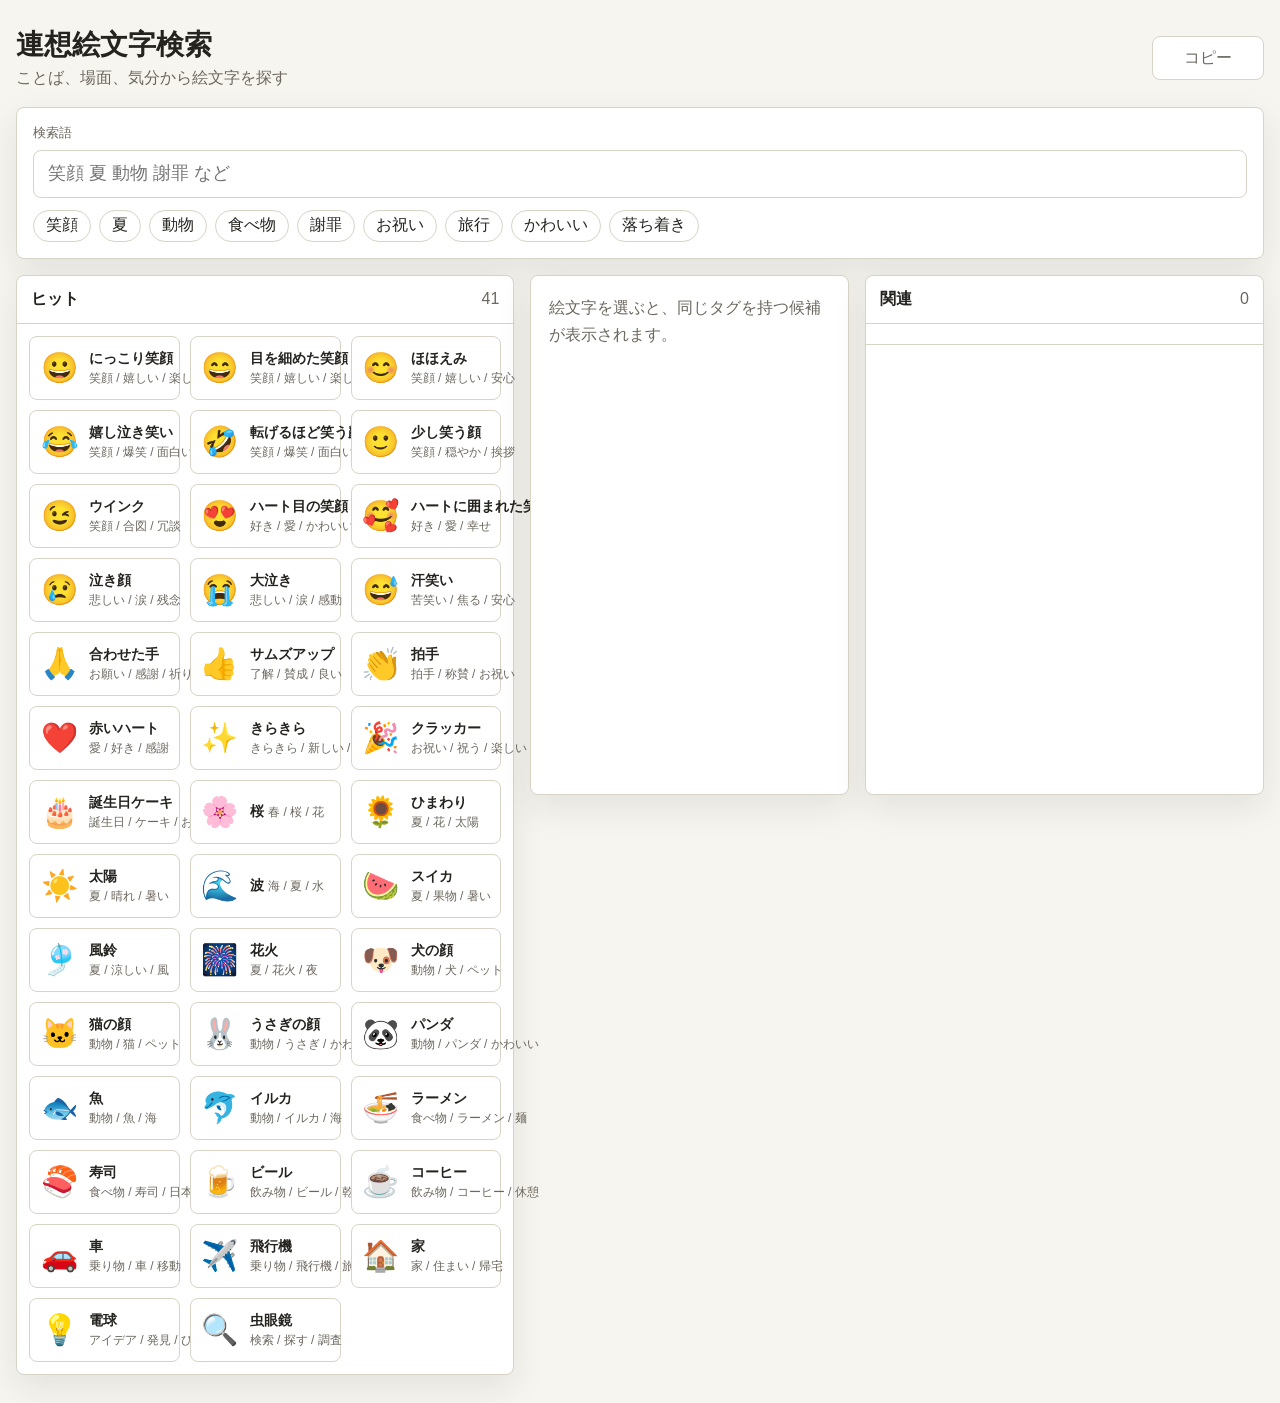
==== site/index.html @ 1f5b5dc0 "Add associative emoji search MVP" ====
<!doctype html>
<html lang="ja">
  <head>
    <meta charset="utf-8">
    <meta name="viewport" content="width=device-width, initial-scale=1">
    <title>連想絵文字検索</title>
    <link rel="stylesheet" href="./styles.css">
  </head>
  <body>
    <main class="app-shell">
      <header class="topbar">
        <div>
          <h1>連想絵文字検索</h1>
          <p>ことば、場面、気分から絵文字を探す</p>
        </div>
        <button id="copyButton" class="copy-button" type="button" disabled>コピー</button>
      </header>

      <section class="search-panel" aria-label="検索">
        <label class="search-label" for="searchInput">検索語</label>
        <input id="searchInput" type="search" autocomplete="off" placeholder="笑顔 夏 動物 謝罪 など">
        <div id="quickTags" class="quick-tags" aria-label="候補タグ"></div>
      </section>

      <section class="workspace" aria-label="検索結果">
        <section class="pane">
          <div class="pane-heading">
            <h2>ヒット</h2>
            <span id="resultCount">0</span>
          </div>
          <div id="results" class="emoji-grid"></div>
        </section>

        <section class="detail-pane">
          <div id="selectedDetail" class="selected-empty">絵文字を選ぶと、同じタグを持つ候補が表示されます。</div>
        </section>

        <section class="pane">
          <div class="pane-heading">
            <h2 id="relatedTitle">関連</h2>
            <span id="relatedCount">0</span>
          </div>
          <div id="relatedFilter" class="related-filter" hidden></div>
          <div id="related" class="emoji-grid"></div>
        </section>
      </section>
    </main>
    <script src="./data/emoji-data.js"></script>
    <script src="./app.js"></script>
  </body>
</html>
---- site/styles.css ----
:root {
  color-scheme: light;
  --bg: #f7f5ef;
  --surface: #ffffff;
  --surface-muted: #f1eee7;
  --line: #d8d3c7;
  --text: #25231f;
  --muted: #6c675f;
  --accent: #0f766e;
  --accent-strong: #0b5d57;
  --focus: #e8b931;
  --shadow: 0 12px 34px rgba(37, 35, 31, 0.09);
}

* {
  box-sizing: border-box;
}

body {
  margin: 0;
  min-height: 100vh;
  background: var(--bg);
  color: var(--text);
  font-family: "Segoe UI", "Yu Gothic UI", "Meiryo", sans-serif;
}

button,
input {
  font: inherit;
}

.app-shell {
  width: min(1280px, calc(100% - 32px));
  margin: 0 auto;
  padding: 28px 0;
}

.topbar {
  display: flex;
  align-items: center;
  justify-content: space-between;
  gap: 16px;
  margin-bottom: 18px;
}

h1,
h2,
p {
  margin: 0;
}

h1 {
  font-size: 28px;
  line-height: 1.2;
}

.topbar p {
  margin-top: 6px;
  color: var(--muted);
}

.copy-button,
.tag-button,
.emoji-card {
  border: 1px solid var(--line);
  background: var(--surface);
  color: var(--text);
}

.copy-button {
  min-width: 112px;
  min-height: 44px;
  border-radius: 8px;
  cursor: pointer;
}

.copy-button:not(:disabled) {
  background: var(--accent);
  border-color: var(--accent);
  color: white;
}

.copy-button:disabled {
  color: var(--muted);
  cursor: not-allowed;
}

.search-panel {
  background: var(--surface);
  border: 1px solid var(--line);
  border-radius: 8px;
  box-shadow: var(--shadow);
  padding: 16px;
  margin-bottom: 16px;
}

.search-label {
  display: block;
  margin-bottom: 8px;
  font-size: 13px;
  color: var(--muted);
}

#searchInput {
  width: 100%;
  min-height: 48px;
  border: 1px solid var(--line);
  border-radius: 8px;
  padding: 0 14px;
  font-size: 18px;
  outline: none;
}

#searchInput:focus {
  border-color: var(--accent);
  box-shadow: 0 0 0 3px rgba(15, 118, 110, 0.15);
}

.quick-tags {
  display: flex;
  flex-wrap: wrap;
  gap: 8px;
  margin-top: 12px;
}

.tag-button {
  min-height: 32px;
  border-radius: 999px;
  padding: 0 12px;
  cursor: pointer;
}

.tag-button:hover,
.emoji-card:hover {
  border-color: var(--accent);
}

.workspace {
  display: grid;
  grid-template-columns: minmax(0, 1.25fr) minmax(260px, 0.8fr) minmax(0, 1fr);
  gap: 16px;
  align-items: start;
}

.pane,
.detail-pane {
  background: var(--surface);
  border: 1px solid var(--line);
  border-radius: 8px;
  min-height: 520px;
  box-shadow: var(--shadow);
}

.pane-heading {
  display: flex;
  align-items: center;
  justify-content: space-between;
  min-height: 48px;
  border-bottom: 1px solid var(--line);
  padding: 0 14px;
}

.pane-heading h2 {
  font-size: 16px;
}

.pane-heading span {
  color: var(--muted);
  font-variant-numeric: tabular-nums;
}

.related-filter {
  display: flex;
  align-items: center;
  justify-content: space-between;
  gap: 8px;
  border-bottom: 1px solid var(--line);
  padding: 10px 12px;
  color: var(--muted);
  font-size: 13px;
}

.related-filter button {
  min-height: 30px;
  border: 1px solid var(--line);
  border-radius: 999px;
  background: var(--surface);
  color: var(--text);
  padding: 0 10px;
  cursor: pointer;
}

.emoji-grid {
  display: grid;
  grid-template-columns: repeat(auto-fill, minmax(128px, 1fr));
  gap: 10px;
  padding: 12px;
}

.emoji-card {
  display: grid;
  grid-template-columns: 40px minmax(0, 1fr);
  gap: 10px;
  align-items: center;
  min-height: 64px;
  border-radius: 8px;
  padding: 9px;
  text-align: left;
  cursor: pointer;
}

.emoji-card.is-selected {
  border-color: var(--accent);
  box-shadow: inset 0 0 0 2px var(--accent);
}

.emoji-char {
  display: grid;
  place-items: center;
  width: 40px;
  height: 40px;
  font-size: 30px;
  line-height: 1;
}

.emoji-name {
  overflow: hidden;
  text-overflow: ellipsis;
  white-space: nowrap;
  font-size: 14px;
  font-weight: 700;
}

.emoji-tags {
  overflow: hidden;
  text-overflow: ellipsis;
  white-space: nowrap;
  margin-top: 3px;
  color: var(--muted);
  font-size: 12px;
}

.detail-pane {
  padding: 18px;
}

.selected-empty {
  color: var(--muted);
  line-height: 1.7;
}

.selected-emoji {
  font-size: 76px;
  line-height: 1;
  margin-bottom: 14px;
}

.selected-name {
  font-size: 22px;
  font-weight: 800;
  margin-bottom: 4px;
}

.selected-en {
  color: var(--muted);
  margin-bottom: 18px;
}

.meta-list {
  display: grid;
  gap: 12px;
}

.meta-block h3 {
  margin: 0 0 8px;
  color: var(--muted);
  font-size: 13px;
  font-weight: 700;
}

.chips {
  display: flex;
  flex-wrap: wrap;
  gap: 6px;
}

.chip {
  background: var(--surface-muted);
  border: 1px solid transparent;
  border-radius: 999px;
  color: var(--text);
  padding: 5px 9px;
  font-size: 13px;
}

.chip-button {
  cursor: pointer;
}

.chip-button:hover,
.chip-button.is-active {
  border-color: var(--accent);
  background: rgba(15, 118, 110, 0.1);
}

@media (max-width: 960px) {
  .workspace {
    grid-template-columns: 1fr;
  }

  .pane,
  .detail-pane {
    min-height: auto;
  }
}

@media (max-width: 560px) {
  .app-shell {
    width: min(100% - 20px, 1280px);
    padding-top: 18px;
  }

  .topbar {
    align-items: flex-start;
    flex-direction: column;
  }

  h1 {
    font-size: 24px;
  }

  .copy-button {
    width: 100%;
  }
}
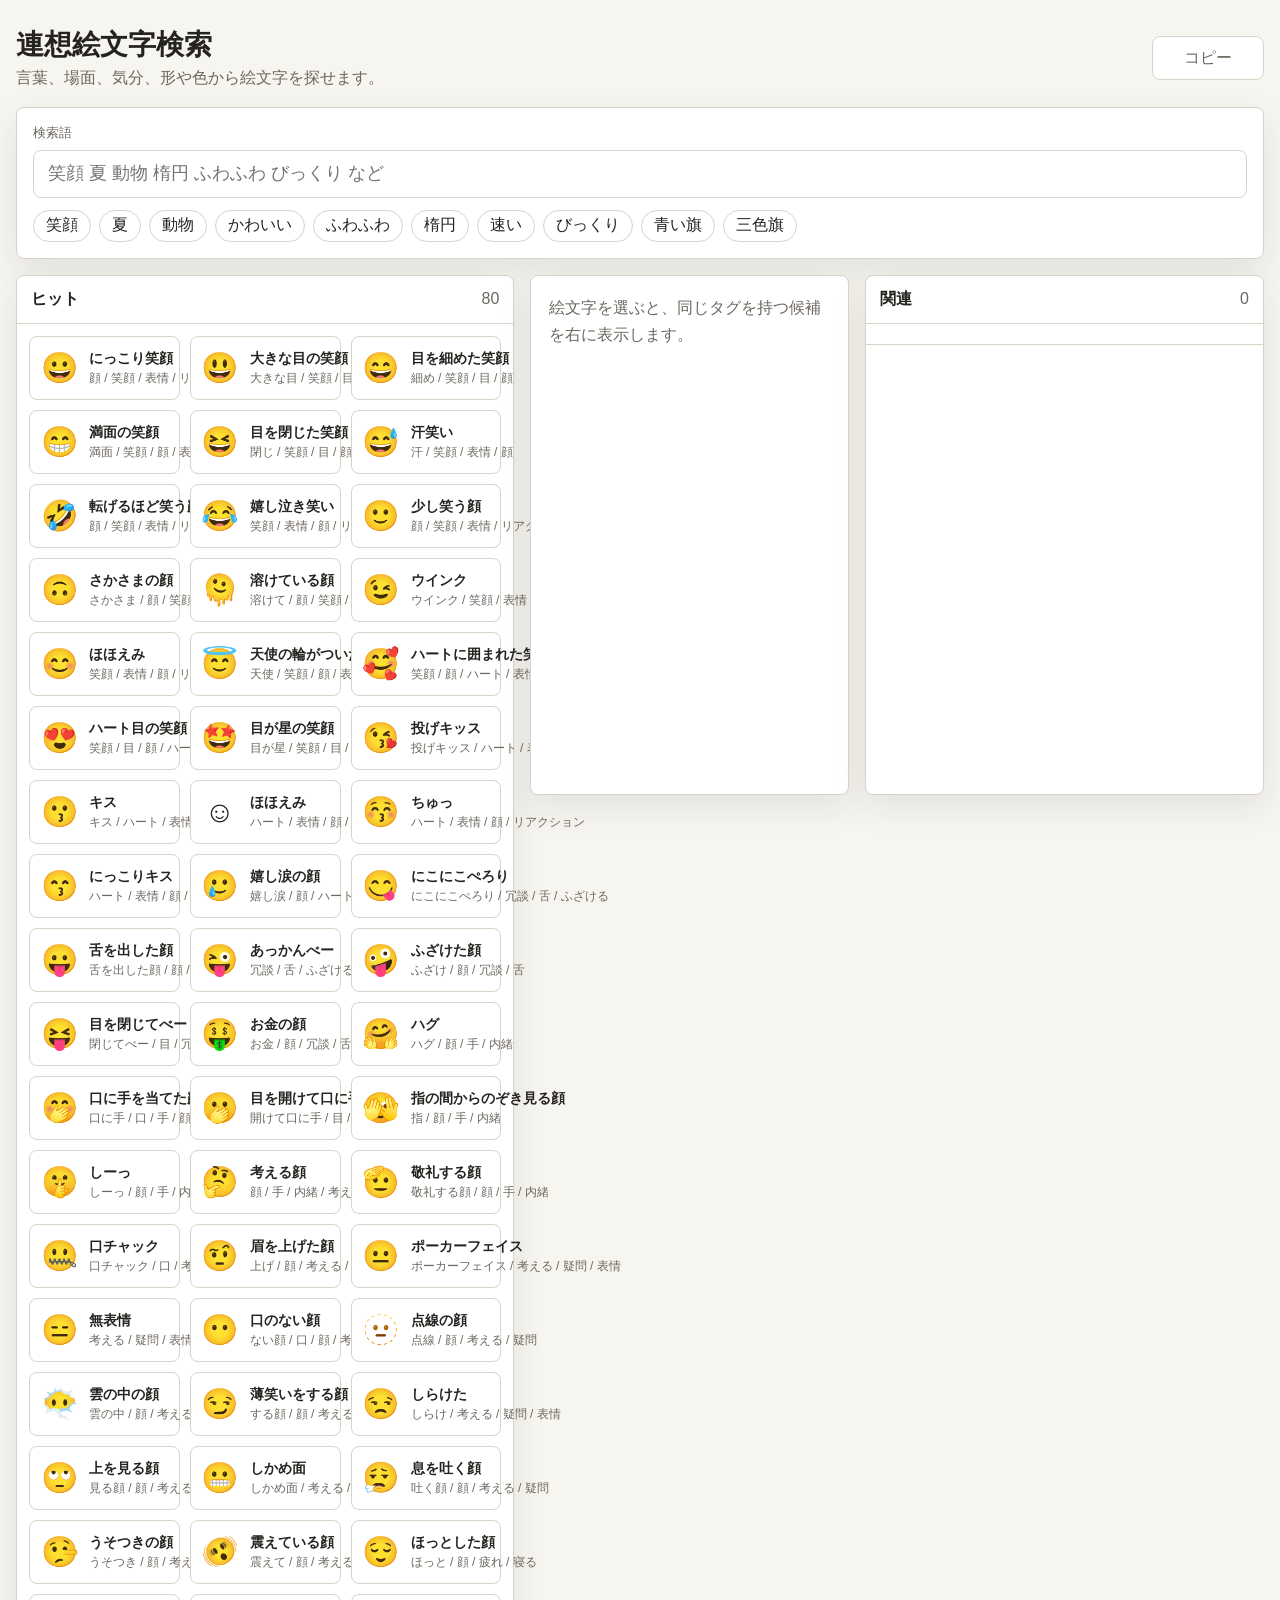
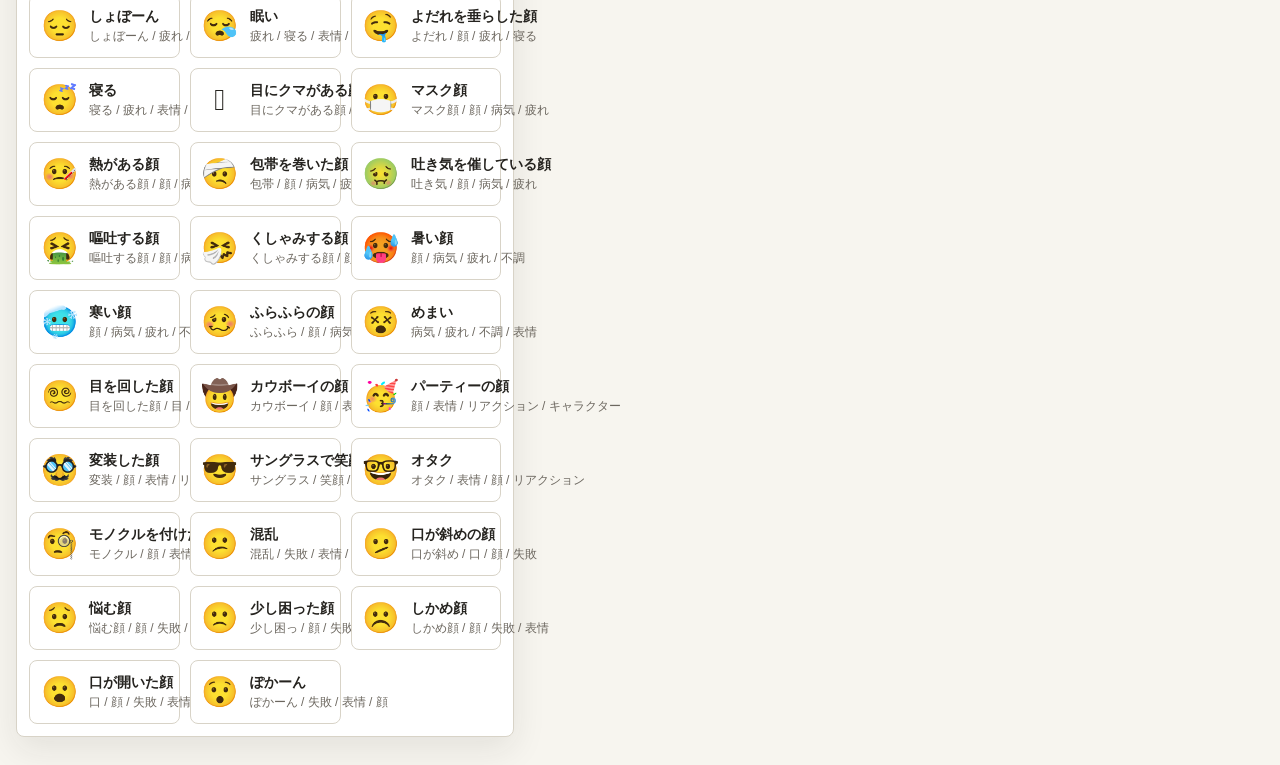
==== commit 175b3364: "Add emoji17 site data" ====
--- a/site/index.html
+++ b/site/index.html
@@ -11,14 +11,14 @@
       <header class="topbar">
         <div>
           <h1>連想絵文字検索</h1>
-          <p>ことば、場面、気分から絵文字を探す</p>
+          <p>言葉、場面、気分、形や色から絵文字を探せます。</p>
         </div>
         <button id="copyButton" class="copy-button" type="button" disabled>コピー</button>
       </header>
 
       <section class="search-panel" aria-label="検索">
         <label class="search-label" for="searchInput">検索語</label>
-        <input id="searchInput" type="search" autocomplete="off" placeholder="笑顔 夏 動物 謝罪 など">
+        <input id="searchInput" type="search" autocomplete="off" placeholder="笑顔 夏 動物 楕円 ふわふわ びっくり など">
         <div id="quickTags" class="quick-tags" aria-label="候補タグ"></div>
       </section>
 
@@ -32,7 +32,7 @@
         </section>
 
         <section class="detail-pane">
-          <div id="selectedDetail" class="selected-empty">絵文字を選ぶと、同じタグを持つ候補が表示されます。</div>
+          <div id="selectedDetail" class="selected-empty">絵文字を選ぶと、同じタグを持つ候補を右に表示します。</div>
         </section>
 
         <section class="pane">
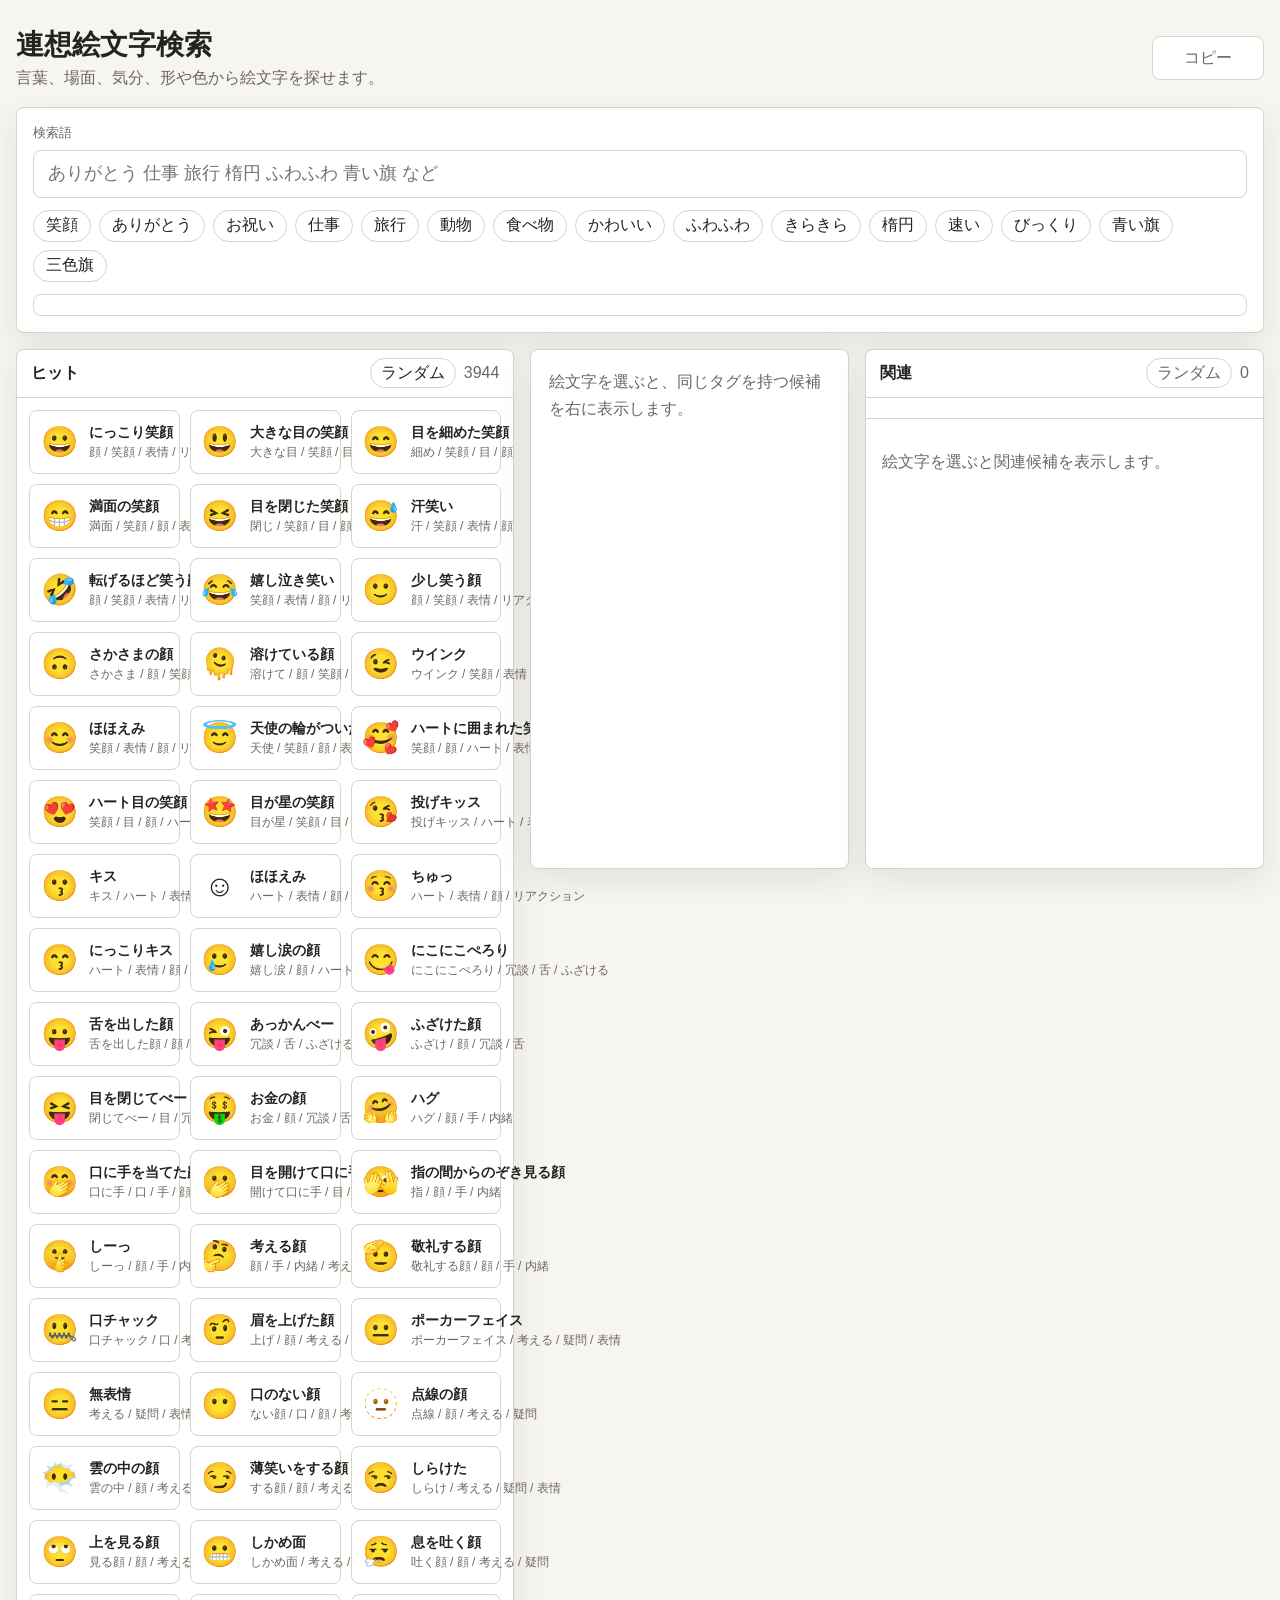
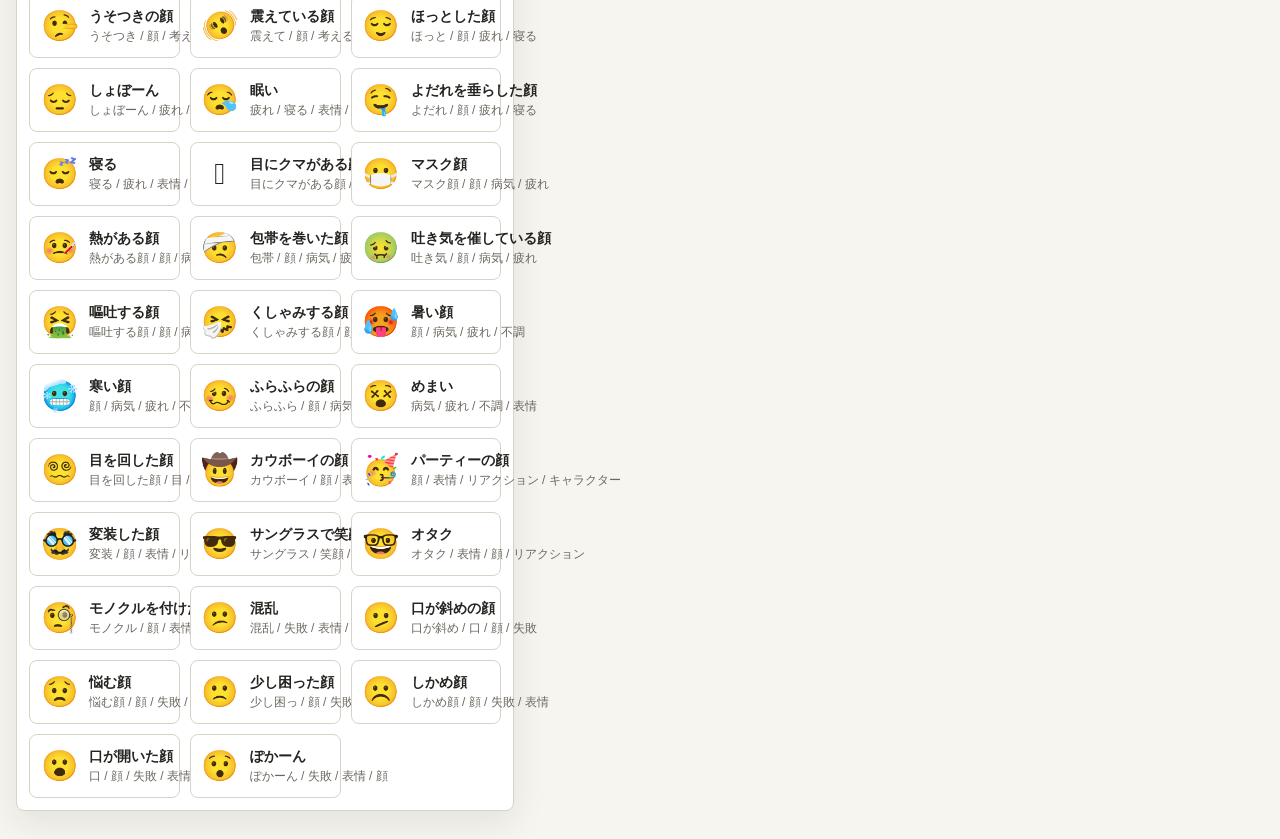
==== commit b43e3a6d: "Improve emoji search UX" ====
--- a/site/index.html
+++ b/site/index.html
@@ -18,15 +18,19 @@
 
       <section class="search-panel" aria-label="検索">
         <label class="search-label" for="searchInput">検索語</label>
-        <input id="searchInput" type="search" autocomplete="off" placeholder="笑顔 夏 動物 楕円 ふわふわ びっくり など">
+        <input id="searchInput" type="search" autocomplete="off" placeholder="ありがとう 仕事 旅行 楕円 ふわふわ 青い旗 など">
         <div id="quickTags" class="quick-tags" aria-label="候補タグ"></div>
+        <div id="searchFilter" class="related-filter search-filter" hidden></div>
       </section>
 
       <section class="workspace" aria-label="検索結果">
         <section class="pane">
           <div class="pane-heading">
             <h2>ヒット</h2>
-            <span id="resultCount">0</span>
+            <div class="pane-actions">
+              <button id="randomResultsButton" class="random-button" type="button">ランダム</button>
+              <span id="resultCount">0</span>
+            </div>
           </div>
           <div id="results" class="emoji-grid"></div>
         </section>
@@ -38,7 +42,10 @@
         <section class="pane">
           <div class="pane-heading">
             <h2 id="relatedTitle">関連</h2>
-            <span id="relatedCount">0</span>
+            <div class="pane-actions">
+              <button id="randomRelatedButton" class="random-button" type="button">ランダム</button>
+              <span id="relatedCount">0</span>
+            </div>
           </div>
           <div id="relatedFilter" class="related-filter" hidden></div>
           <div id="related" class="emoji-grid"></div>
--- a/site/styles.css
+++ b/site/styles.css
@@ -155,6 +155,7 @@
   display: flex;
   align-items: center;
   justify-content: space-between;
+  gap: 10px;
   min-height: 48px;
   border-bottom: 1px solid var(--line);
   padding: 0 14px;
@@ -167,6 +168,33 @@
 .pane-heading span {
   color: var(--muted);
   font-variant-numeric: tabular-nums;
+}
+
+.pane-actions {
+  display: flex;
+  align-items: center;
+  gap: 8px;
+}
+
+.random-button {
+  min-height: 30px;
+  border: 1px solid var(--line);
+  border-radius: 999px;
+  background: var(--surface);
+  color: var(--text);
+  padding: 0 10px;
+  cursor: pointer;
+}
+
+.random-button:hover:not(:disabled),
+.random-button.is-active {
+  border-color: var(--accent);
+  background: rgba(15, 118, 110, 0.1);
+}
+
+.random-button:disabled {
+  color: var(--muted);
+  cursor: not-allowed;
 }
 
 .related-filter {
@@ -180,6 +208,12 @@
   font-size: 13px;
 }
 
+.search-filter {
+  border: 1px solid var(--line);
+  border-radius: 8px;
+  margin-top: 12px;
+}
+
 .related-filter button {
   min-height: 30px;
   border: 1px solid var(--line);
@@ -195,6 +229,13 @@
   grid-template-columns: repeat(auto-fill, minmax(128px, 1fr));
   gap: 10px;
   padding: 12px;
+}
+
+.empty-list {
+  grid-column: 1 / -1;
+  color: var(--muted);
+  line-height: 1.6;
+  padding: 18px 4px;
 }
 
 .emoji-card {
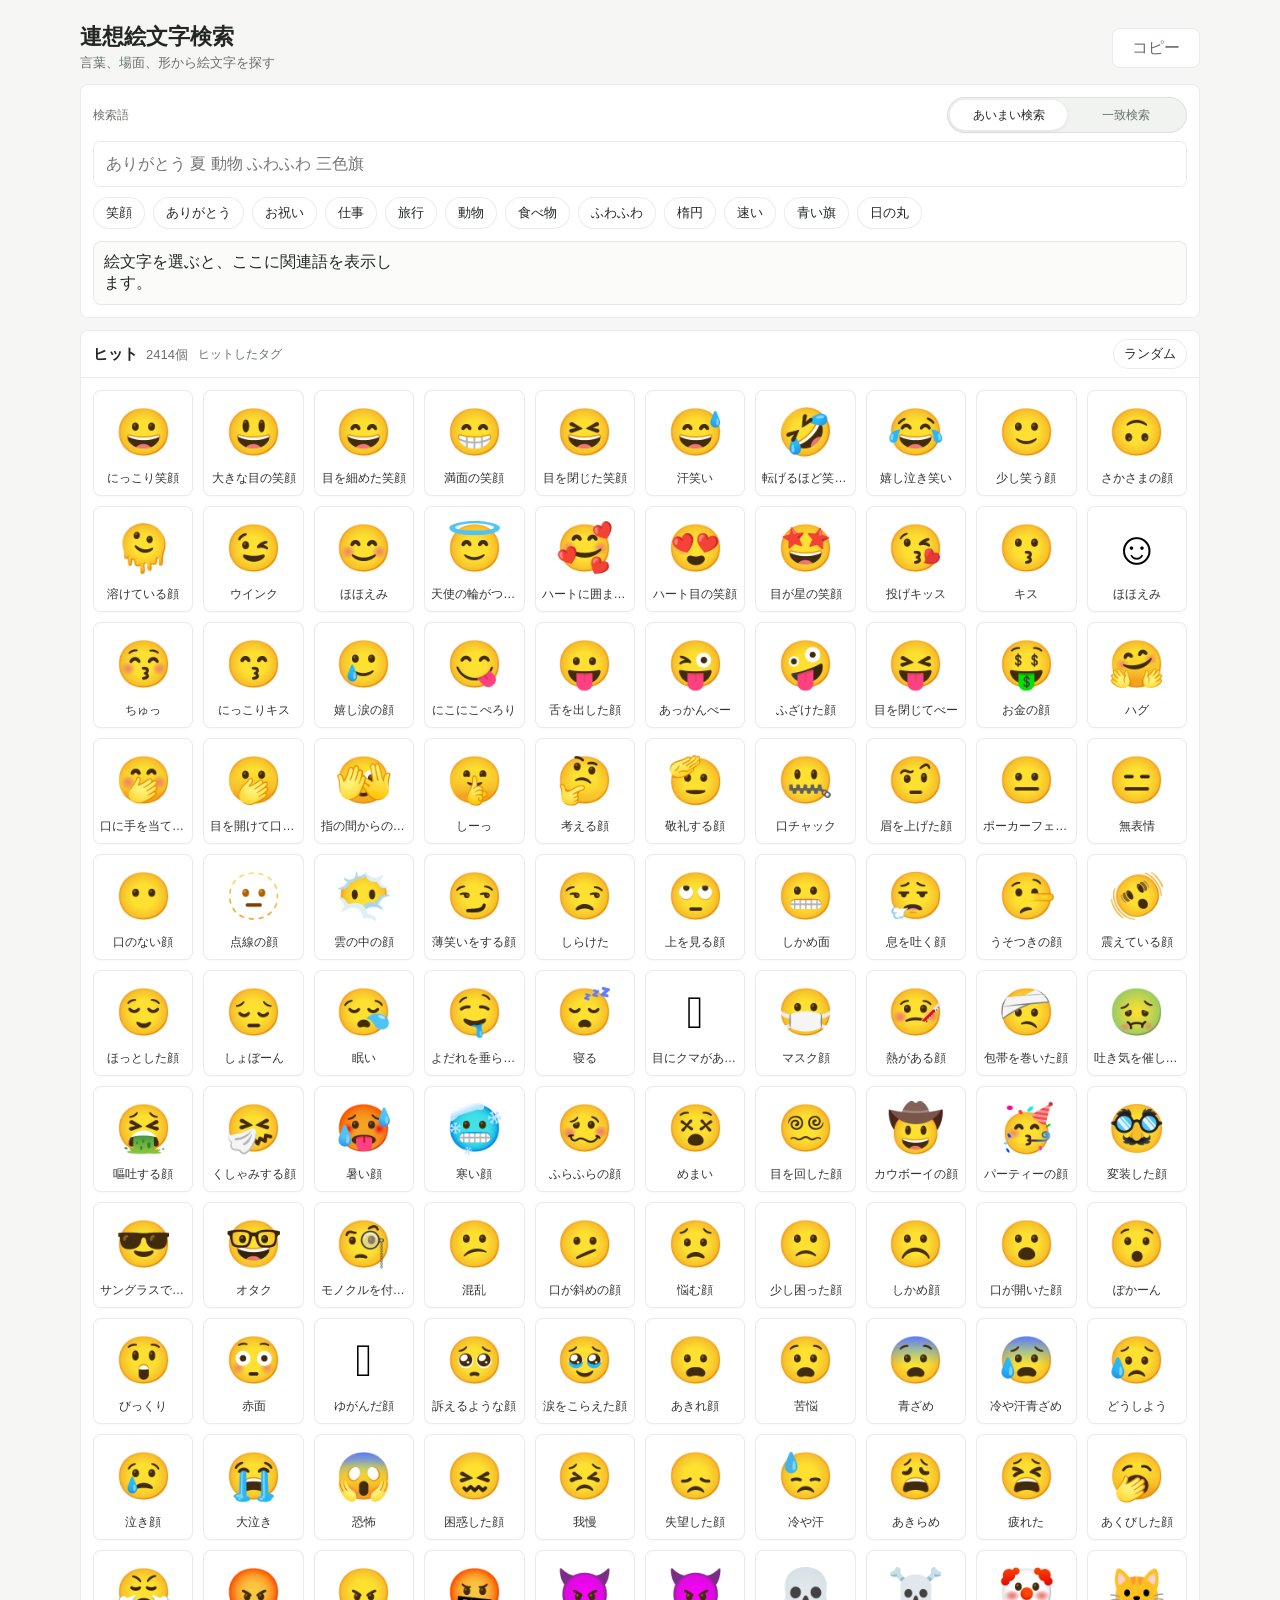
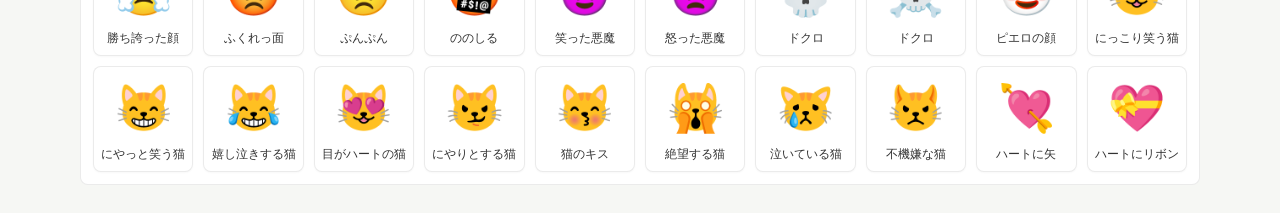
==== commit 71a90dd5: "Group skin tone emoji variants" ====
--- a/site/index.html
+++ b/site/index.html
@@ -11,47 +11,39 @@
       <header class="topbar">
         <div>
           <h1>連想絵文字検索</h1>
-          <p>言葉、場面、気分、形や色から絵文字を探せます。</p>
+          <p>言葉、場面、形から絵文字を探す</p>
         </div>
         <button id="copyButton" class="copy-button" type="button" disabled>コピー</button>
       </header>
 
       <section class="search-panel" aria-label="検索">
-        <label class="search-label" for="searchInput">検索語</label>
-        <input id="searchInput" type="search" autocomplete="off" placeholder="ありがとう 仕事 旅行 楕円 ふわふわ 青い旗 など">
+        <div class="search-row">
+          <label class="search-label" for="searchInput">検索語</label>
+          <div class="search-mode" role="group" aria-label="検索方法">
+            <button id="fuzzyModeButton" class="mode-button is-active" type="button">あいまい検索</button>
+            <button id="exactModeButton" class="mode-button" type="button">一致検索</button>
+          </div>
+        </div>
+        <input id="searchInput" type="search" autocomplete="off" placeholder="ありがとう 夏 動物 ふわふわ 三色旗">
         <div id="quickTags" class="quick-tags" aria-label="候補タグ"></div>
-        <div id="searchFilter" class="related-filter search-filter" hidden></div>
+        <div id="selectedInline" class="selected-inline selected-empty">絵文字を選ぶと、ここに関連語を表示します。</div>
       </section>
 
-      <section class="workspace" aria-label="検索結果">
-        <section class="pane">
-          <div class="pane-heading">
+      <section class="result-pane" aria-label="検索結果">
+        <div class="pane-heading">
+          <div class="pane-title-line">
             <h2>ヒット</h2>
-            <div class="pane-actions">
-              <button id="randomResultsButton" class="random-button" type="button">ランダム</button>
-              <span id="resultCount">0</span>
-            </div>
+            <span id="resultCount" class="result-count">0個</span>
           </div>
-          <div id="results" class="emoji-grid"></div>
-        </section>
-
-        <section class="detail-pane">
-          <div id="selectedDetail" class="selected-empty">絵文字を選ぶと、同じタグを持つ候補を右に表示します。</div>
-        </section>
-
-        <section class="pane">
-          <div class="pane-heading">
-            <h2 id="relatedTitle">関連</h2>
-            <div class="pane-actions">
-              <button id="randomRelatedButton" class="random-button" type="button">ランダム</button>
-              <span id="relatedCount">0</span>
-            </div>
+          <div id="hitTags" class="hit-tags" aria-label="ヒットしたタグ"></div>
+          <div class="pane-actions">
+            <button id="randomResultsButton" class="random-button" type="button">ランダム</button>
           </div>
-          <div id="relatedFilter" class="related-filter" hidden></div>
-          <div id="related" class="emoji-grid"></div>
-        </section>
+        </div>
+        <div id="results" class="emoji-grid"></div>
       </section>
     </main>
+
     <script src="./data/emoji-data.js"></script>
     <script src="./app.js"></script>
   </body>
--- a/site/styles.css
+++ b/site/styles.css
@@ -1,15 +1,15 @@
 :root {
   color-scheme: light;
-  --bg: #f7f5ef;
+  --bg: #f6f7f4;
   --surface: #ffffff;
-  --surface-muted: #f1eee7;
-  --line: #d8d3c7;
-  --text: #25231f;
-  --muted: #6c675f;
+  --muted-surface: #f0f3ef;
+  --line: rgba(0, 0, 0, 0.08);
+  --line-strong: rgba(0, 0, 0, 0.16);
+  --text: #232724;
+  --muted: #667069;
   --accent: #0f766e;
-  --accent-strong: #0b5d57;
-  --focus: #e8b931;
-  --shadow: 0 12px 34px rgba(37, 35, 31, 0.09);
+  --accent-soft: rgba(15, 118, 110, 0.1);
+  --shadow: 0 8px 28px rgba(35, 39, 36, 0.12);
 }
 
 * {
@@ -29,18 +29,22 @@
   font: inherit;
 }
 
+button {
+  -webkit-tap-highlight-color: transparent;
+}
+
 .app-shell {
-  width: min(1280px, calc(100% - 32px));
+  width: min(100% - 20px, 1120px);
   margin: 0 auto;
-  padding: 28px 0;
+  padding: 16px 0 28px;
 }
 
 .topbar {
   display: flex;
   align-items: center;
   justify-content: space-between;
-  gap: 16px;
-  margin-bottom: 18px;
+  gap: 12px;
+  margin-bottom: 12px;
 }
 
 h1,
@@ -50,34 +54,36 @@
 }
 
 h1 {
-  font-size: 28px;
+  font-size: 22px;
   line-height: 1.2;
 }
 
 .topbar p {
-  margin-top: 6px;
-  color: var(--muted);
+  margin-top: 4px;
+  color: var(--muted);
+  font-size: 13px;
 }
 
 .copy-button,
 .tag-button,
-.emoji-card {
-  border: 1px solid var(--line);
+.random-button,
+.wide-button {
+  border: 1px solid var(--line);
+  border-radius: 8px;
   background: var(--surface);
   color: var(--text);
+  cursor: pointer;
 }
 
 .copy-button {
-  min-width: 112px;
-  min-height: 44px;
-  border-radius: 8px;
-  cursor: pointer;
+  min-width: 88px;
+  min-height: 40px;
 }
 
 .copy-button:not(:disabled) {
   background: var(--accent);
   border-color: var(--accent);
-  color: white;
+  color: #fff;
 }
 
 .copy-button:disabled {
@@ -89,85 +95,150 @@
   background: var(--surface);
   border: 1px solid var(--line);
   border-radius: 8px;
-  box-shadow: var(--shadow);
-  padding: 16px;
-  margin-bottom: 16px;
-}
-
-.search-label {
-  display: block;
-  margin-bottom: 8px;
-  font-size: 13px;
-  color: var(--muted);
-}
-
-#searchInput {
-  width: 100%;
-  min-height: 48px;
-  border: 1px solid var(--line);
-  border-radius: 8px;
-  padding: 0 14px;
-  font-size: 18px;
-  outline: none;
-}
-
-#searchInput:focus {
-  border-color: var(--accent);
-  box-shadow: 0 0 0 3px rgba(15, 118, 110, 0.15);
-}
-
-.quick-tags {
-  display: flex;
-  flex-wrap: wrap;
-  gap: 8px;
-  margin-top: 12px;
-}
-
-.tag-button {
-  min-height: 32px;
-  border-radius: 999px;
-  padding: 0 12px;
-  cursor: pointer;
-}
-
-.tag-button:hover,
-.emoji-card:hover {
-  border-color: var(--accent);
-}
-
-.workspace {
-  display: grid;
-  grid-template-columns: minmax(0, 1.25fr) minmax(260px, 0.8fr) minmax(0, 1fr);
-  gap: 16px;
-  align-items: start;
-}
-
-.pane,
-.detail-pane {
-  background: var(--surface);
-  border: 1px solid var(--line);
-  border-radius: 8px;
-  min-height: 520px;
-  box-shadow: var(--shadow);
-}
-
-.pane-heading {
+  padding: 12px;
+  margin-bottom: 12px;
+}
+
+.search-row {
   display: flex;
   align-items: center;
   justify-content: space-between;
   gap: 10px;
-  min-height: 48px;
+  margin-bottom: 8px;
+}
+
+.search-label {
+  flex: 0 0 auto;
+  color: var(--muted);
+  font-size: 12px;
+}
+
+.search-mode {
+  display: grid;
+  grid-template-columns: 1fr 1fr;
+  width: min(100%, 240px);
+  border: 1px solid var(--line);
+  border-radius: 999px;
+  background: var(--muted-surface);
+  padding: 2px;
+}
+
+.mode-button {
+  min-height: 30px;
+  border: 0;
+  border-radius: 999px;
+  background: transparent;
+  color: var(--muted);
+  cursor: pointer;
+  font-size: 12px;
+}
+
+.mode-button.is-active {
+  background: var(--surface);
+  color: var(--text);
+  box-shadow: 0 1px 4px rgba(0, 0, 0, 0.08);
+}
+
+#searchInput {
+  width: 100%;
+  min-height: 46px;
+  border: 1px solid var(--line);
+  border-radius: 8px;
+  padding: 0 12px;
+  font-size: 16px;
+  outline: none;
+}
+
+#searchInput:focus {
+  border-color: var(--accent);
+  box-shadow: 0 0 0 3px var(--accent-soft);
+}
+
+.quick-tags {
+  display: flex;
+  gap: 8px;
+  margin-top: 10px;
+  overflow-x: auto;
+  padding-bottom: 2px;
+  scrollbar-width: none;
+}
+
+.quick-tags::-webkit-scrollbar {
+  display: none;
+}
+
+.tag-button {
+  flex: 0 0 auto;
+  min-height: 32px;
+  border-radius: 999px;
+  padding: 0 12px;
+  font-size: 13px;
+}
+
+.result-pane {
+  background: var(--surface);
+  border: 1px solid var(--line);
+  border-radius: 8px;
+  overflow: hidden;
+}
+
+.pane-heading {
+  display: flex;
+  align-items: center;
+  justify-content: space-between;
+  gap: 10px;
   border-bottom: 1px solid var(--line);
-  padding: 0 14px;
-}
-
-.pane-heading h2 {
-  font-size: 16px;
-}
-
-.pane-heading span {
-  color: var(--muted);
+  padding: 8px 12px;
+}
+
+.pane-title-line {
+  display: flex;
+  align-items: baseline;
+  flex: 0 0 auto;
+  gap: 8px;
+  white-space: nowrap;
+}
+
+.pane-title-line h2 {
+  font-size: 15px;
+}
+
+.result-count {
+  color: var(--muted);
+  font-size: 13px;
   font-variant-numeric: tabular-nums;
+}
+
+.hit-tags {
+  display: flex;
+  flex: 1 1 auto;
+  gap: 6px;
+  min-width: 0;
+  overflow-x: auto;
+  scrollbar-width: none;
+}
+
+.hit-tags::-webkit-scrollbar {
+  display: none;
+}
+
+.hit-tags-label {
+  flex: 0 0 auto;
+  color: var(--muted);
+  font-size: 12px;
+  line-height: 30px;
+}
+
+.hit-tag-button {
+  flex: 0 0 auto;
+  min-height: 30px;
+  border: 1px solid var(--line);
+  border-radius: 999px;
+  background: var(--accent-soft);
+  color: var(--accent);
+  padding: 0 10px;
+  cursor: pointer;
+  font-size: 12px;
 }
 
 .pane-actions {
@@ -178,199 +249,308 @@
 
 .random-button {
   min-height: 30px;
-  border: 1px solid var(--line);
-  border-radius: 999px;
-  background: var(--surface);
-  color: var(--text);
+  border-radius: 999px;
   padding: 0 10px;
-  cursor: pointer;
-}
-
-.random-button:hover:not(:disabled),
-.random-button.is-active {
-  border-color: var(--accent);
-  background: rgba(15, 118, 110, 0.1);
+  font-size: 13px;
 }
 
 .random-button:disabled {
   color: var(--muted);
   cursor: not-allowed;
-}
-
-.related-filter {
-  display: flex;
-  align-items: center;
-  justify-content: space-between;
-  gap: 8px;
-  border-bottom: 1px solid var(--line);
-  padding: 10px 12px;
-  color: var(--muted);
-  font-size: 13px;
-}
-
-.search-filter {
-  border: 1px solid var(--line);
-  border-radius: 8px;
-  margin-top: 12px;
-}
-
-.related-filter button {
-  min-height: 30px;
-  border: 1px solid var(--line);
-  border-radius: 999px;
-  background: var(--surface);
-  color: var(--text);
-  padding: 0 10px;
-  cursor: pointer;
 }
 
 .emoji-grid {
   display: grid;
-  grid-template-columns: repeat(auto-fill, minmax(128px, 1fr));
-  gap: 10px;
-  padding: 12px;
-}
-
-.empty-list {
-  grid-column: 1 / -1;
-  color: var(--muted);
-  line-height: 1.6;
-  padding: 18px 4px;
+  grid-template-columns: repeat(4, minmax(0, 1fr));
+  gap: 8px;
+  padding: 10px;
 }
 
 .emoji-card {
+  position: relative;
   display: grid;
-  grid-template-columns: 40px minmax(0, 1fr);
-  gap: 10px;
-  align-items: center;
-  min-height: 64px;
+  grid-template-rows: 1fr auto;
+  place-items: center;
+  gap: 6px;
+  min-width: 0;
+  min-height: 94px;
+  border: 1px solid var(--line);
   border-radius: 8px;
-  padding: 9px;
-  text-align: left;
+  background: var(--surface);
+  padding: 8px 6px;
   cursor: pointer;
+  box-shadow: 0 1px 2px rgba(0, 0, 0, 0.03);
+}
+
+.emoji-card:active,
+.emoji-card:hover {
+  border-color: var(--line-strong);
+  background: #fafafa;
 }
 
 .emoji-card.is-selected {
   border-color: var(--accent);
-  box-shadow: inset 0 0 0 2px var(--accent);
+  background: var(--accent-soft);
+}
+
+.skin-indicator {
+  position: absolute;
+  right: 6px;
+  bottom: 6px;
+  width: 14px;
+  height: 6px;
+  border-radius: 999px;
+  background: linear-gradient(90deg, #ffcc4d 0 18%, #f7d7c4 18% 34%, #f2c28e 34% 50%, #d5a57a 50% 66%, #a57a5a 66% 82%, #6b4423 82% 100%);
+  opacity: 0.62;
 }
 
 .emoji-char {
   display: grid;
   place-items: center;
-  width: 40px;
-  height: 40px;
-  font-size: 30px;
+  font-size: 40px;
   line-height: 1;
 }
 
 .emoji-name {
+  width: 100%;
+  overflow: hidden;
+  text-align: center;
+  text-overflow: ellipsis;
+  white-space: nowrap;
+  color: #333;
+  font-size: 12px;
+  font-weight: 400;
+}
+
+.empty-list {
+  grid-column: 1 / -1;
+  color: var(--muted);
+  line-height: 1.6;
+  padding: 18px 4px;
+}
+
+.selected-inline {
+  border: 1px solid var(--line);
+  border-radius: 8px;
+  background: #fbfcfa;
+  margin-top: 10px;
+  padding: 10px;
+}
+
+.selected-summary {
+  display: grid;
+  grid-template-columns: 48px minmax(0, 1fr);
+  gap: 10px;
+  align-items: center;
+  margin-bottom: 8px;
+}
+
+.selected-emoji {
+  font-size: 42px;
+  line-height: 1;
+}
+
+.selected-title {
+  min-width: 0;
+}
+
+.selected-name {
   overflow: hidden;
   text-overflow: ellipsis;
   white-space: nowrap;
-  font-size: 14px;
-  font-weight: 700;
-}
-
-.emoji-tags {
+  font-size: 17px;
+  font-weight: 800;
+}
+
+.selected-en {
   overflow: hidden;
   text-overflow: ellipsis;
   white-space: nowrap;
-  margin-top: 3px;
-  color: var(--muted);
+  color: var(--muted);
+  margin-top: 4px;
+}
+
+.skin-tone-selector {
+  display: flex;
+  align-items: center;
+  gap: 6px;
+  margin-top: 8px;
+}
+
+.skin-tone-dot {
+  position: relative;
+  display: grid;
+  place-items: center;
+  width: 24px;
+  height: 24px;
+  border: 0;
+  border-radius: 999px;
+  background: transparent;
+  cursor: pointer;
+  padding: 0;
+}
+
+.skin-tone-dot::before {
+  content: "";
+  width: 15px;
+  height: 15px;
+  border: 1px solid rgba(0, 0, 0, 0.15);
+  border-radius: 50%;
+  transition: transform 120ms ease;
+}
+
+.skin-tone-dot:hover::before,
+.skin-tone-dot:focus-visible::before {
+  transform: scale(1.15);
+}
+
+.skin-tone-dot[aria-current="true"]::after {
+  position: absolute;
+  bottom: 0;
+  left: 6px;
+  right: 6px;
+  height: 2px;
+  border-radius: 999px;
+  background: var(--accent);
+  content: "";
+}
+
+.skin-tone-default::before {
+  background: #ffcc4d;
+}
+
+.skin-tone-light::before {
+  background: #f7d7c4;
+}
+
+.skin-tone-medium-light::before {
+  background: #f2c28e;
+}
+
+.skin-tone-medium::before {
+  background: #d5a57a;
+}
+
+.skin-tone-medium-dark::before {
+  background: #a57a5a;
+}
+
+.skin-tone-dark::before {
+  background: #6b4423;
+}
+
+.chips {
+  display: flex;
+  flex-wrap: wrap;
+  gap: 5px;
+}
+
+.merged-chips {
+  padding-top: 2px;
+}
+
+.chip {
+  min-height: 28px;
+  border: 1px solid transparent;
+  border-radius: 999px;
+  color: var(--text);
+  padding: 0 8px;
   font-size: 12px;
-}
-
-.detail-pane {
-  padding: 18px;
-}
-
-.selected-empty {
-  color: var(--muted);
-  line-height: 1.7;
-}
-
-.selected-emoji {
-  font-size: 76px;
-  line-height: 1;
-  margin-bottom: 14px;
-}
-
-.selected-name {
-  font-size: 22px;
-  font-weight: 800;
-  margin-bottom: 4px;
-}
-
-.selected-en {
-  color: var(--muted);
-  margin-bottom: 18px;
-}
-
-.meta-list {
-  display: grid;
-  gap: 12px;
-}
-
-.meta-block h3 {
-  margin: 0 0 8px;
-  color: var(--muted);
-  font-size: 13px;
-  font-weight: 700;
-}
-
-.chips {
-  display: flex;
-  flex-wrap: wrap;
-  gap: 6px;
-}
-
-.chip {
-  background: var(--surface-muted);
-  border: 1px solid transparent;
-  border-radius: 999px;
-  color: var(--text);
-  padding: 5px 9px;
-  font-size: 13px;
 }
 
 .chip-button {
   cursor: pointer;
 }
 
-.chip-button:hover,
-.chip-button.is-active {
+.chip-button:hover {
   border-color: var(--accent);
-  background: rgba(15, 118, 110, 0.1);
-}
-
-@media (max-width: 960px) {
-  .workspace {
-    grid-template-columns: 1fr;
-  }
-
-  .pane,
-  .detail-pane {
-    min-height: auto;
-  }
-}
-
-@media (max-width: 560px) {
+  background: var(--accent-soft);
+}
+
+.chip-tag {
+  background: #e6f3ef;
+}
+
+.chip-scene {
+  background: #fff1d6;
+}
+
+.chip-tone {
+  background: #edf0ff;
+}
+
+.chip-class {
+  background: #f1ece4;
+  color: #5d5346;
+}
+
+.wide-button {
+  width: 100%;
+  min-height: 44px;
+  margin-top: 14px;
+  background: var(--accent);
+  border-color: var(--accent);
+  color: #fff;
+}
+
+@media (min-width: 720px) {
   .app-shell {
-    width: min(100% - 20px, 1280px);
-    padding-top: 18px;
-  }
-
-  .topbar {
-    align-items: flex-start;
+    width: min(100% - 32px, 1120px);
+    padding-top: 24px;
+  }
+
+  .emoji-grid {
+    grid-template-columns: repeat(auto-fill, minmax(96px, 1fr));
+    gap: 10px;
+    padding: 12px;
+  }
+
+  .emoji-card {
+    min-height: 106px;
+  }
+
+  .emoji-char {
+    font-size: 46px;
+  }
+
+  .selected-summary {
+    grid-template-columns: 56px minmax(0, 1fr);
+  }
+
+  .selected-emoji {
+    font-size: 50px;
+  }
+
+  .selected-inline {
+    display: grid;
+    grid-template-columns: minmax(220px, 300px) minmax(0, 1fr);
+    gap: 12px;
+    align-items: center;
+  }
+
+  .selected-summary {
+    margin-bottom: 0;
+  }
+}
+
+@media (max-width: 420px) {
+  .search-row {
+    align-items: stretch;
     flex-direction: column;
-  }
-
-  h1 {
-    font-size: 24px;
-  }
-
-  .copy-button {
+    gap: 6px;
+  }
+
+  .search-mode {
     width: 100%;
   }
-}
+
+  .pane-heading {
+    display: grid;
+    grid-template-columns: 1fr auto;
+  }
+
+  .hit-tags {
+    grid-column: 1 / -1;
+    order: 3;
+  }
+}
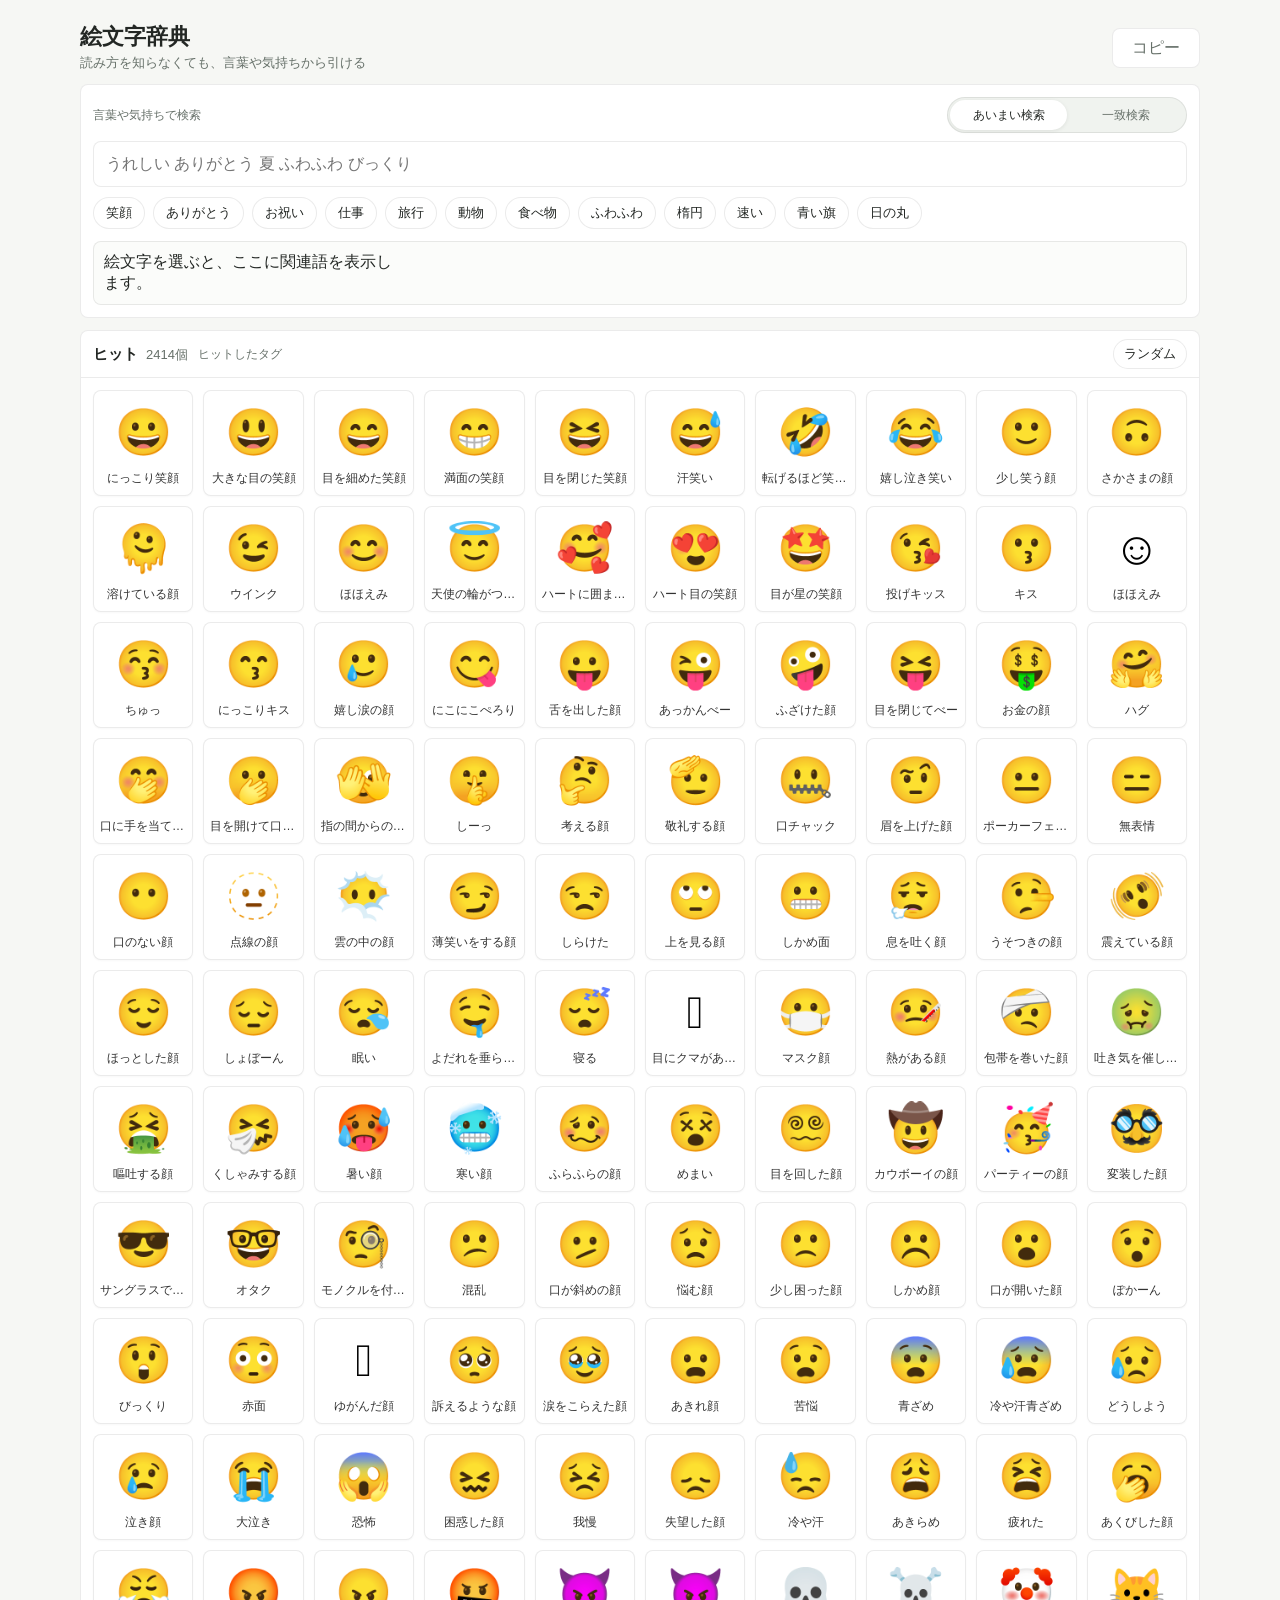
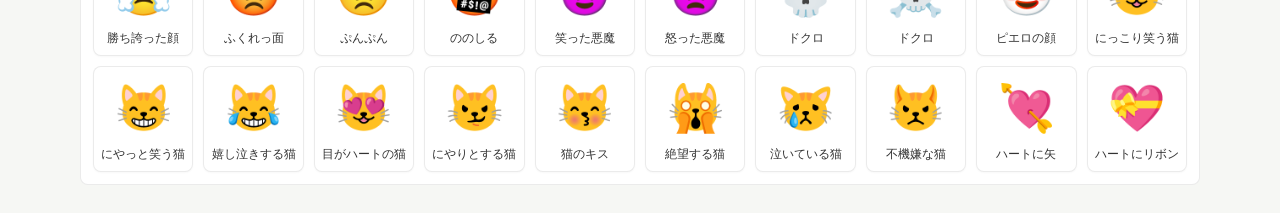
==== commit 4711c178: "Rename app to emoji dictionary" ====
--- a/site/index.html
+++ b/site/index.html
@@ -3,28 +3,29 @@
   <head>
     <meta charset="utf-8">
     <meta name="viewport" content="width=device-width, initial-scale=1">
-    <title>連想絵文字検索</title>
+    <meta name="description" content="読み方を知らなくても、言葉や気持ちから引ける絵文字辞典です。">
+    <title>絵文字辞典</title>
     <link rel="stylesheet" href="./styles.css">
   </head>
   <body>
     <main class="app-shell">
       <header class="topbar">
         <div>
-          <h1>連想絵文字検索</h1>
-          <p>言葉、場面、形から絵文字を探す</p>
+          <h1>絵文字辞典</h1>
+          <p>読み方を知らなくても、言葉や気持ちから引ける</p>
         </div>
         <button id="copyButton" class="copy-button" type="button" disabled>コピー</button>
       </header>
 
       <section class="search-panel" aria-label="検索">
         <div class="search-row">
-          <label class="search-label" for="searchInput">検索語</label>
+          <label class="search-label" for="searchInput">言葉や気持ちで検索</label>
           <div class="search-mode" role="group" aria-label="検索方法">
             <button id="fuzzyModeButton" class="mode-button is-active" type="button">あいまい検索</button>
             <button id="exactModeButton" class="mode-button" type="button">一致検索</button>
           </div>
         </div>
-        <input id="searchInput" type="search" autocomplete="off" placeholder="ありがとう 夏 動物 ふわふわ 三色旗">
+        <input id="searchInput" type="search" autocomplete="off" placeholder="うれしい ありがとう 夏 ふわふわ びっくり">
         <div id="quickTags" class="quick-tags" aria-label="候補タグ"></div>
         <div id="selectedInline" class="selected-inline selected-empty">絵文字を選ぶと、ここに関連語を表示します。</div>
       </section>
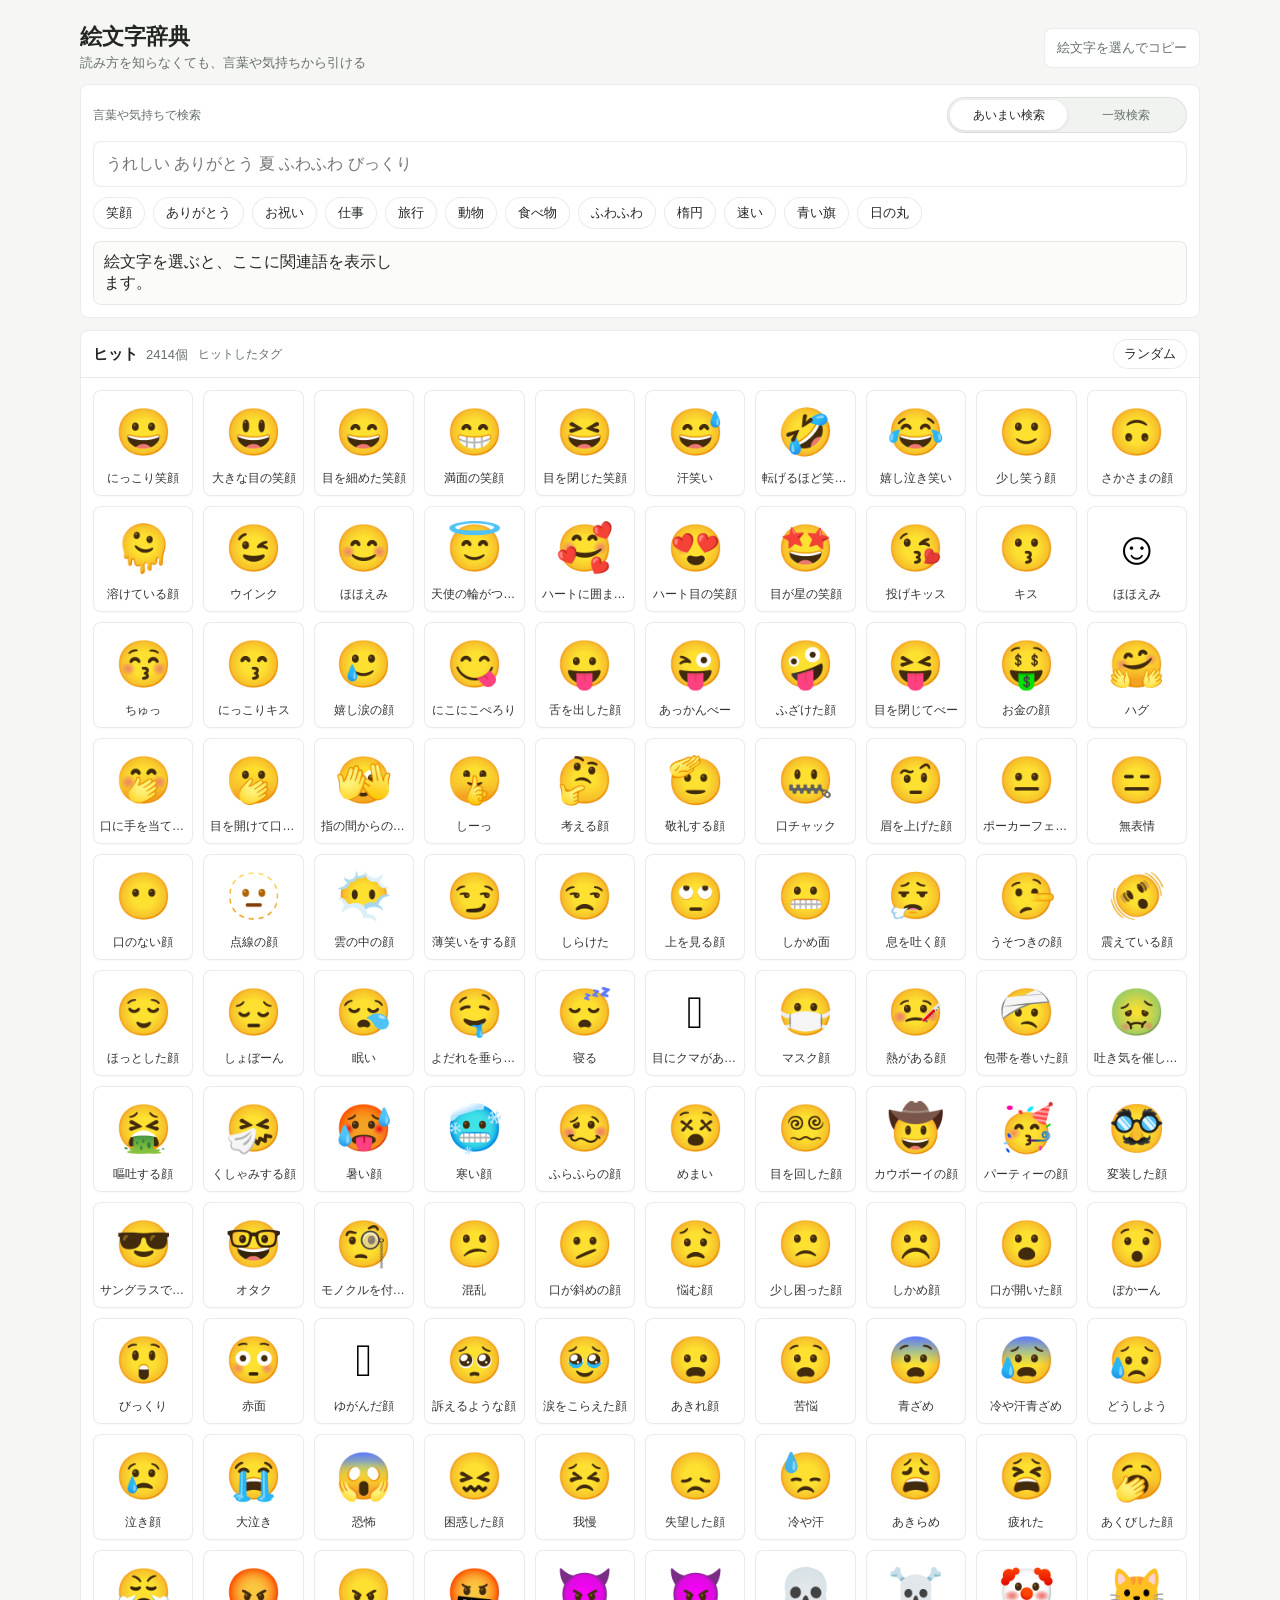
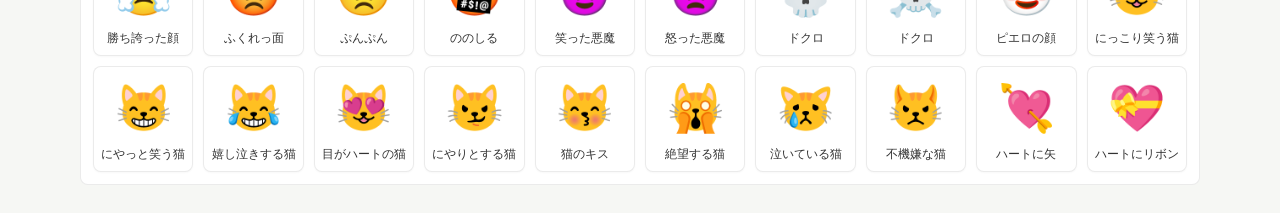
==== commit 09d0e0c3: "Clarify emoji copy button" ====
--- a/site/index.html
+++ b/site/index.html
@@ -14,7 +14,7 @@
           <h1>絵文字辞典</h1>
           <p>読み方を知らなくても、言葉や気持ちから引ける</p>
         </div>
-        <button id="copyButton" class="copy-button" type="button" disabled>コピー</button>
+        <button id="copyButton" class="copy-button" type="button" disabled>絵文字を選んでコピー</button>
       </header>
 
       <section class="search-panel" aria-label="検索">
--- a/site/styles.css
+++ b/site/styles.css
@@ -76,8 +76,11 @@
 }
 
 .copy-button {
-  min-width: 88px;
+  min-width: 150px;
   min-height: 40px;
+  padding: 0 12px;
+  font-size: 13px;
+  white-space: nowrap;
 }
 
 .copy-button:not(:disabled) {
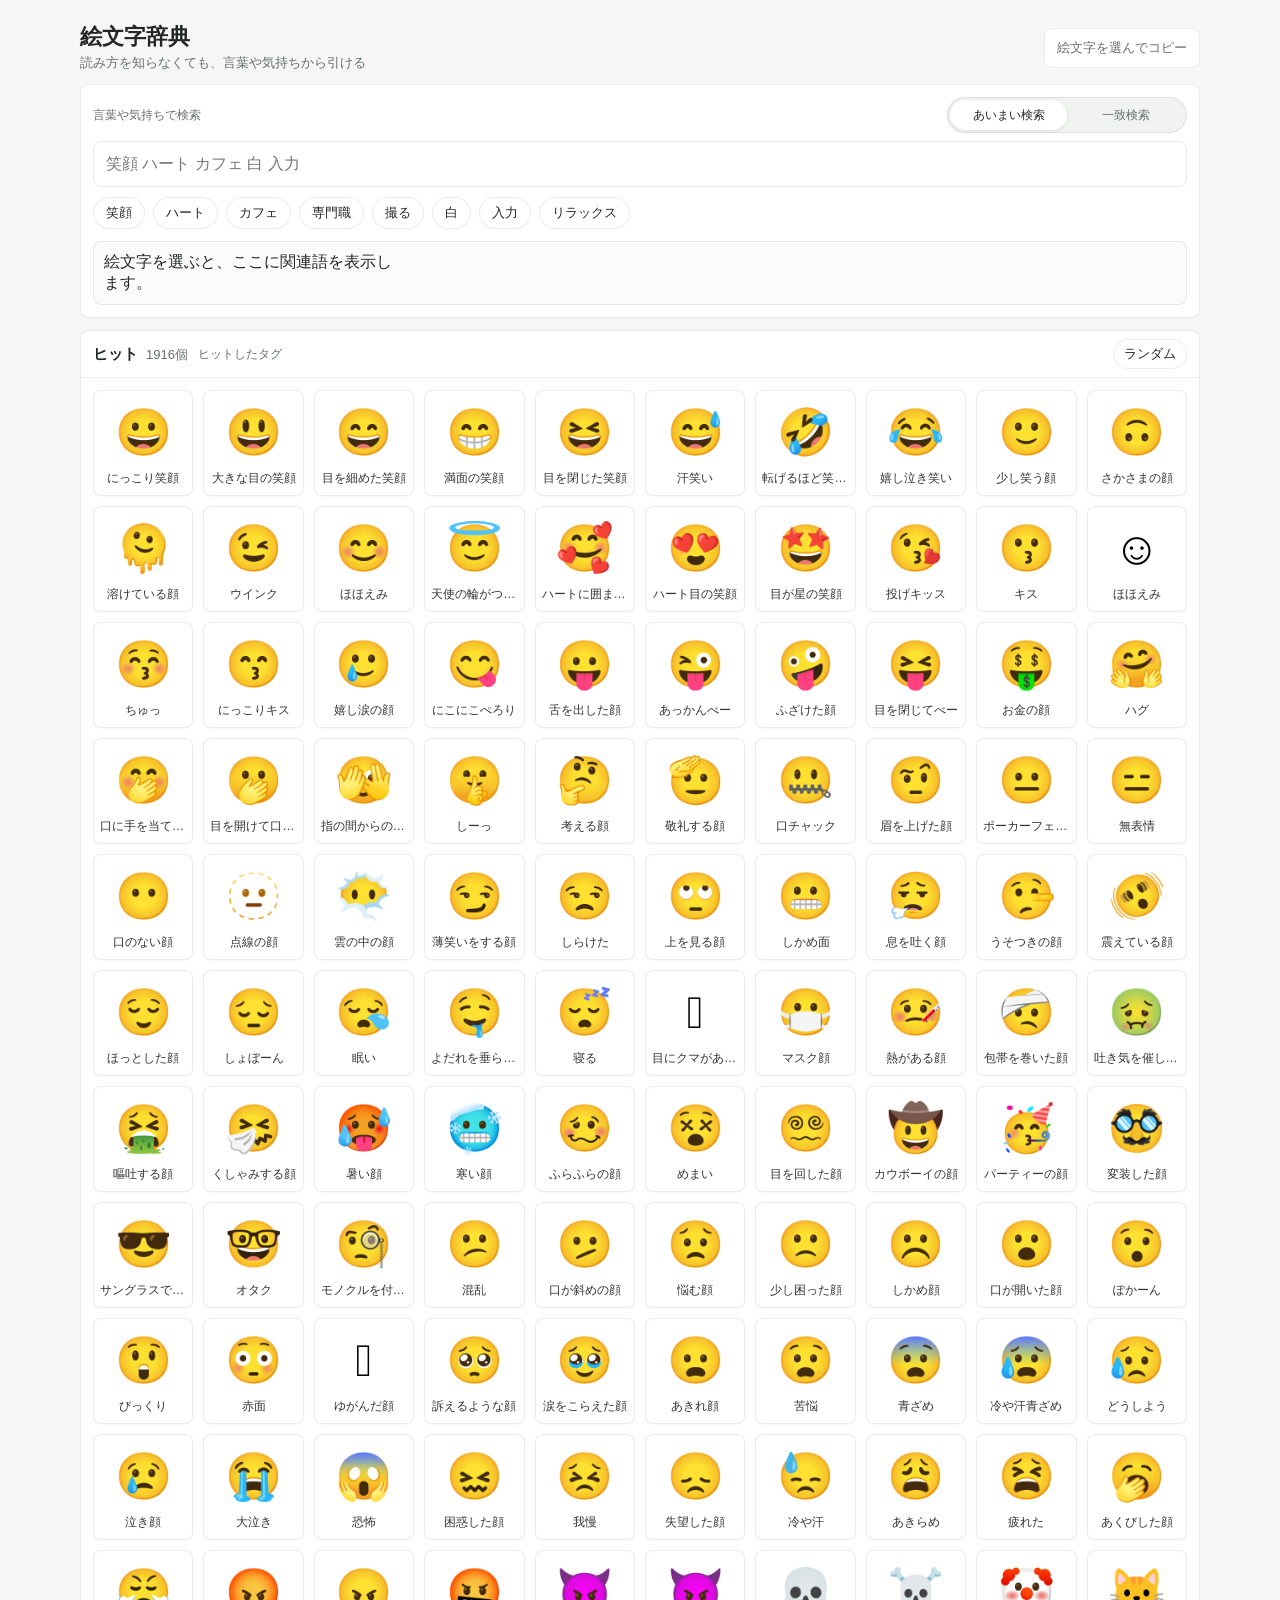
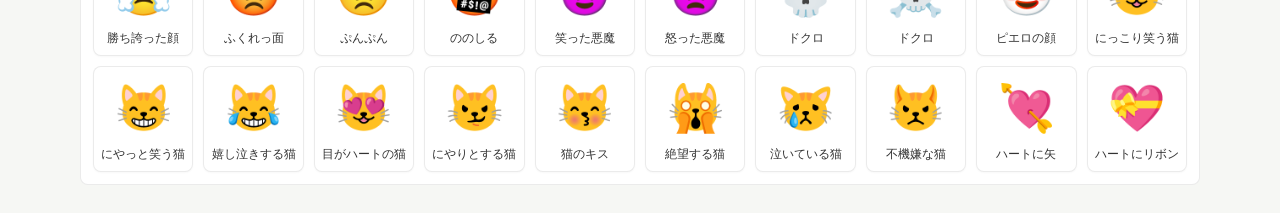
==== commit 693ba840: "Add project work rules and fix mobile search focus" ====
--- a/site/index.html
+++ b/site/index.html
@@ -25,7 +25,7 @@
             <button id="exactModeButton" class="mode-button" type="button">一致検索</button>
           </div>
         </div>
-        <input id="searchInput" type="search" autocomplete="off" placeholder="うれしい ありがとう 夏 ふわふわ びっくり">
+        <input id="searchInput" type="search" autocomplete="off" placeholder="笑顔 ハート カフェ 白 入力">
         <div id="quickTags" class="quick-tags" aria-label="候補タグ"></div>
         <div id="selectedInline" class="selected-inline selected-empty">絵文字を選ぶと、ここに関連語を表示します。</div>
       </section>
--- a/site/styles.css
+++ b/site/styles.css
@@ -470,15 +470,15 @@
   background: var(--accent-soft);
 }
 
-.chip-tag {
+.chip-meaning {
   background: #e6f3ef;
 }
 
-.chip-scene {
+.chip-usage {
   background: #fff1d6;
 }
 
-.chip-tone {
+.chip-impression {
   background: #edf0ff;
 }
 
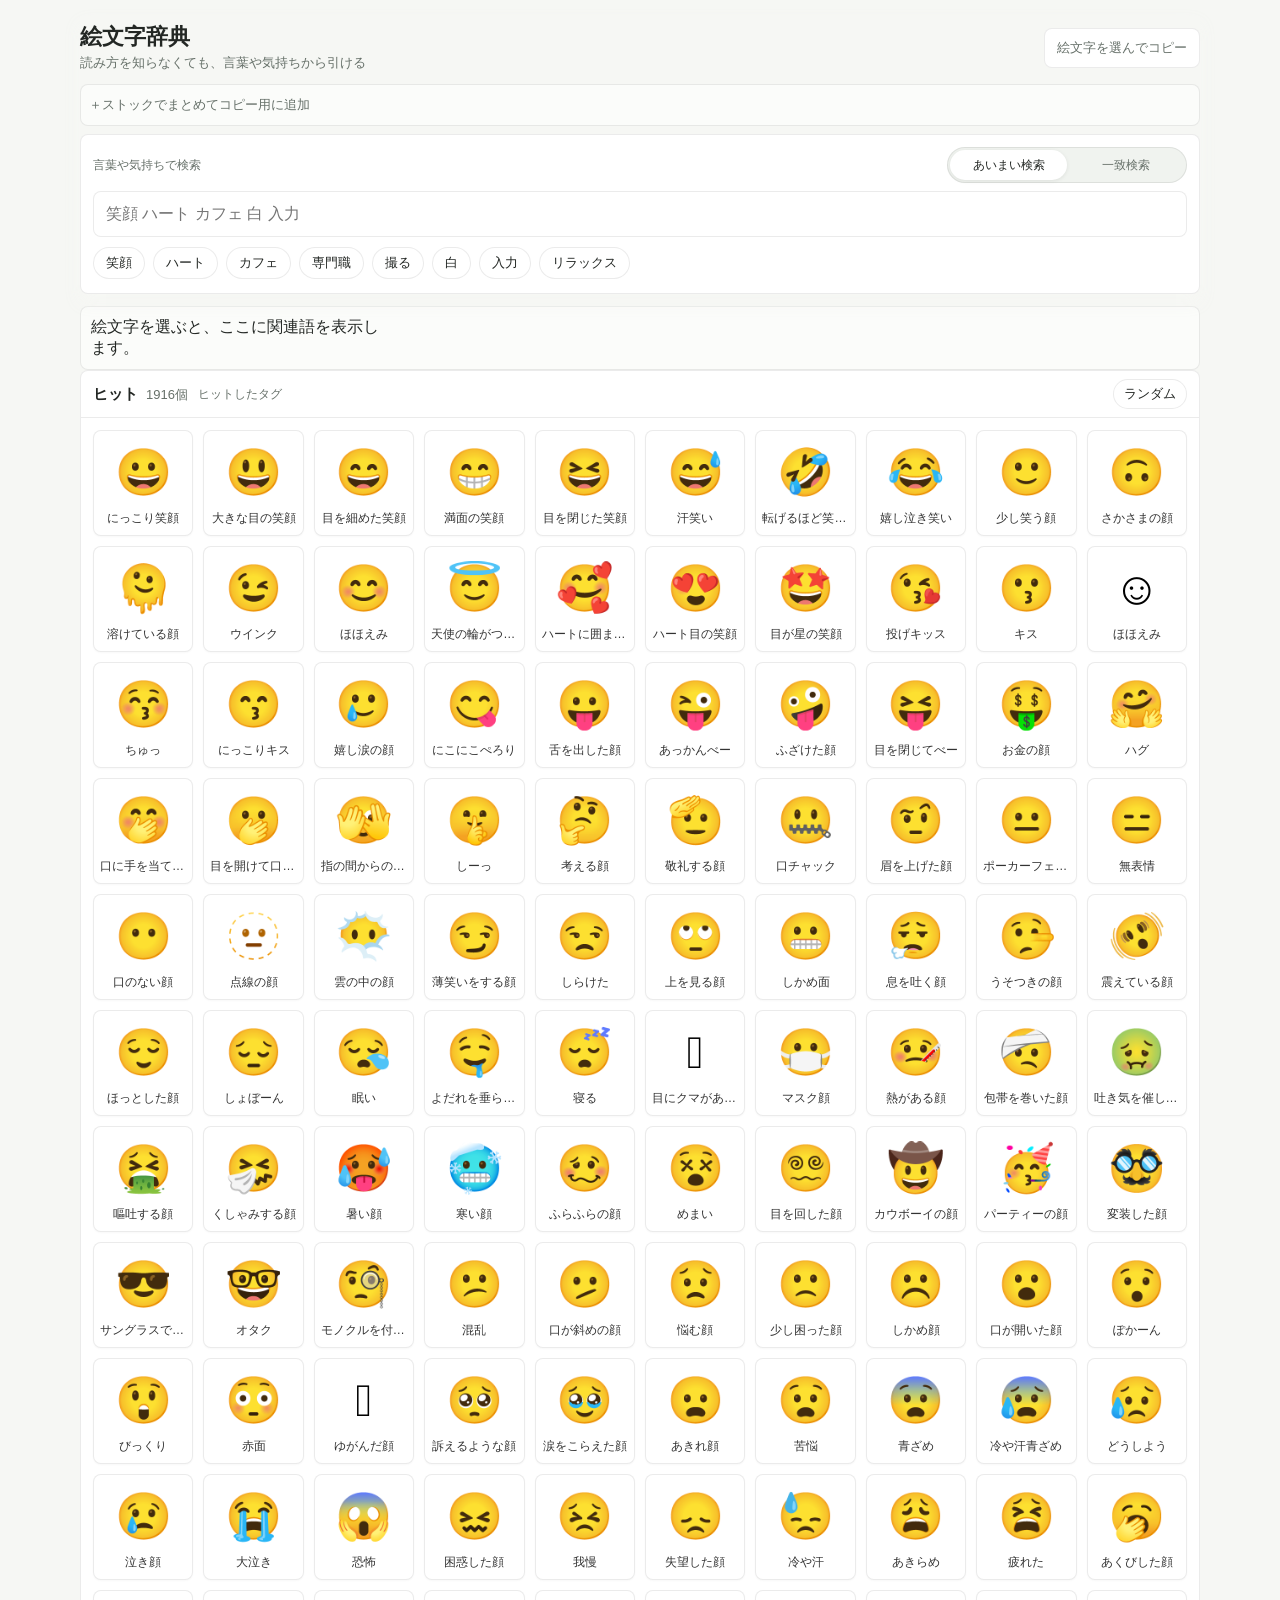
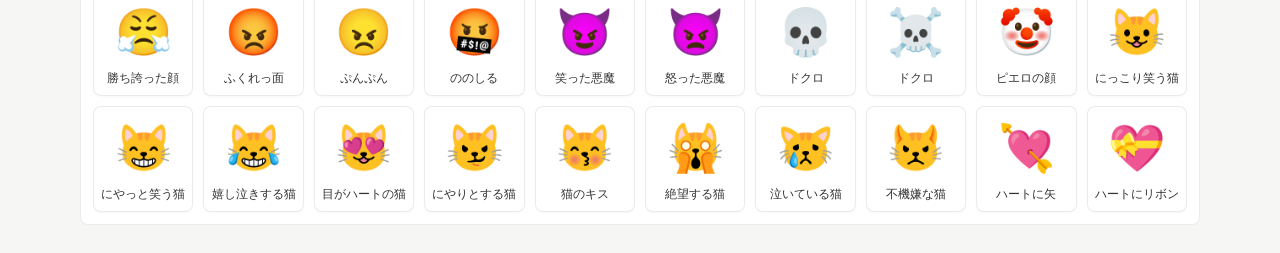
==== commit 96fada5e: "Add emoji stock workbench" ====
--- a/site/index.html
+++ b/site/index.html
@@ -9,26 +9,31 @@
   </head>
   <body>
     <main class="app-shell">
-      <header class="topbar">
-        <div>
-          <h1>絵文字辞典</h1>
-          <p>読み方を知らなくても、言葉や気持ちから引ける</p>
-        </div>
-        <button id="copyButton" class="copy-button" type="button" disabled>絵文字を選んでコピー</button>
-      </header>
+      <div class="sticky-workbench">
+        <header class="topbar">
+          <div>
+            <h1>絵文字辞典</h1>
+            <p>読み方を知らなくても、言葉や気持ちから引ける</p>
+          </div>
+          <button id="copyButton" class="copy-button" type="button" disabled>絵文字を選んでコピー</button>
+        </header>
 
-      <section class="search-panel" aria-label="検索">
-        <div class="search-row">
-          <label class="search-label" for="searchInput">言葉や気持ちで検索</label>
-          <div class="search-mode" role="group" aria-label="検索方法">
-            <button id="fuzzyModeButton" class="mode-button is-active" type="button">あいまい検索</button>
-            <button id="exactModeButton" class="mode-button" type="button">一致検索</button>
+        <div id="stockWorkbench" class="stock-workbench stock-empty">＋ストックでまとめてコピー用に追加</div>
+
+        <section class="search-panel" aria-label="検索">
+          <div class="search-row">
+            <label class="search-label" for="searchInput">言葉や気持ちで検索</label>
+            <div class="search-mode" role="group" aria-label="検索方法">
+              <button id="fuzzyModeButton" class="mode-button is-active" type="button">あいまい検索</button>
+              <button id="exactModeButton" class="mode-button" type="button">一致検索</button>
+            </div>
           </div>
-        </div>
-        <input id="searchInput" type="search" autocomplete="off" placeholder="笑顔 ハート カフェ 白 入力">
-        <div id="quickTags" class="quick-tags" aria-label="候補タグ"></div>
-        <div id="selectedInline" class="selected-inline selected-empty">絵文字を選ぶと、ここに関連語を表示します。</div>
-      </section>
+          <input id="searchInput" type="search" autocomplete="off" placeholder="笑顔 ハート カフェ 白 入力">
+          <div id="quickTags" class="quick-tags" aria-label="候補タグ"></div>
+        </section>
+      </div>
+
+      <div id="selectedInline" class="selected-inline selected-empty">絵文字を選ぶと、ここに関連語を表示します。</div>
 
       <section class="result-pane" aria-label="検索結果">
         <div class="pane-heading">
--- a/site/styles.css
+++ b/site/styles.css
@@ -39,6 +39,16 @@
   padding: 16px 0 28px;
 }
 
+.sticky-workbench {
+  position: sticky;
+  top: 0;
+  z-index: 20;
+  background: var(--bg);
+  padding-top: 8px;
+  margin-top: -8px;
+  box-shadow: 0 8px 16px rgba(246, 247, 244, 0.92);
+}
+
 .topbar {
   display: flex;
   align-items: center;
@@ -294,6 +304,25 @@
 .emoji-card.is-selected {
   border-color: var(--accent);
   background: var(--accent-soft);
+}
+
+.emoji-card.is-stocked {
+  border-color: rgba(15, 118, 110, 0.45);
+}
+
+.stocked-indicator {
+  position: absolute;
+  top: 5px;
+  right: 5px;
+  display: grid;
+  place-items: center;
+  width: 18px;
+  height: 18px;
+  border-radius: 999px;
+  background: var(--accent);
+  color: #fff;
+  font-size: 12px;
+  line-height: 1;
 }
 
 .skin-indicator {
@@ -340,9 +369,13 @@
   padding: 10px;
 }
 
+.selected-empty {
+  display: none;
+}
+
 .selected-summary {
   display: grid;
-  grid-template-columns: 48px minmax(0, 1fr);
+  grid-template-columns: 48px minmax(0, 1fr) auto;
   gap: 10px;
   align-items: center;
   margin-bottom: 8px;
@@ -371,6 +404,97 @@
   white-space: nowrap;
   color: var(--muted);
   margin-top: 4px;
+}
+
+.stock-add-button,
+.stock-copy-button,
+.stock-clear-button,
+.stock-emoji {
+  border: 1px solid var(--line);
+  border-radius: 999px;
+  background: var(--surface);
+  color: var(--text);
+  cursor: pointer;
+}
+
+.stock-add-button {
+  min-height: 32px;
+  padding: 0 10px;
+  white-space: nowrap;
+  font-size: 12px;
+}
+
+.stock-workbench {
+  display: grid;
+  grid-template-columns: minmax(0, 1fr) auto;
+  gap: 8px;
+  align-items: center;
+  min-height: 42px;
+  border: 1px solid var(--line);
+  border-radius: 8px;
+  background: #fbfcfa;
+  margin-bottom: 8px;
+  padding: 5px 8px;
+}
+
+.stock-empty {
+  display: grid;
+  place-items: center start;
+  color: var(--muted);
+  font-size: 13px;
+}
+
+.stock-items {
+  display: flex;
+  gap: 4px;
+  overflow-x: auto;
+  scrollbar-width: thin;
+}
+
+.stock-emoji {
+  position: relative;
+  display: grid;
+  place-items: center;
+  flex: 0 0 auto;
+  min-width: 34px;
+  height: 34px;
+  padding: 0 12px 0 6px;
+  font-size: 22px;
+}
+
+.stock-remove-mark {
+  position: absolute;
+  top: -4px;
+  right: -3px;
+  display: grid;
+  place-items: center;
+  width: 15px;
+  height: 15px;
+  border-radius: 999px;
+  background: #fff;
+  border: 1px solid var(--line-strong);
+  color: var(--muted);
+  font-size: 11px;
+  line-height: 1;
+}
+
+.stock-actions {
+  display: flex;
+  gap: 4px;
+}
+
+.stock-copy-button,
+.stock-clear-button {
+  min-height: 32px;
+  padding: 0 9px;
+  white-space: nowrap;
+  font-size: 12px;
+}
+
+.stock-copy-button {
+  background: var(--accent);
+  border-color: var(--accent);
+  color: #fff;
 }
 
 .skin-tone-selector {
@@ -532,7 +656,15 @@
   }
 
   .selected-summary {
+    grid-template-columns: 56px minmax(0, 1fr) auto;
+    grid-column: 1;
+    grid-row: 1;
     margin-bottom: 0;
+  }
+
+  .merged-chips {
+    grid-column: 2;
+    grid-row: 1 / span 2;
   }
 }
 
